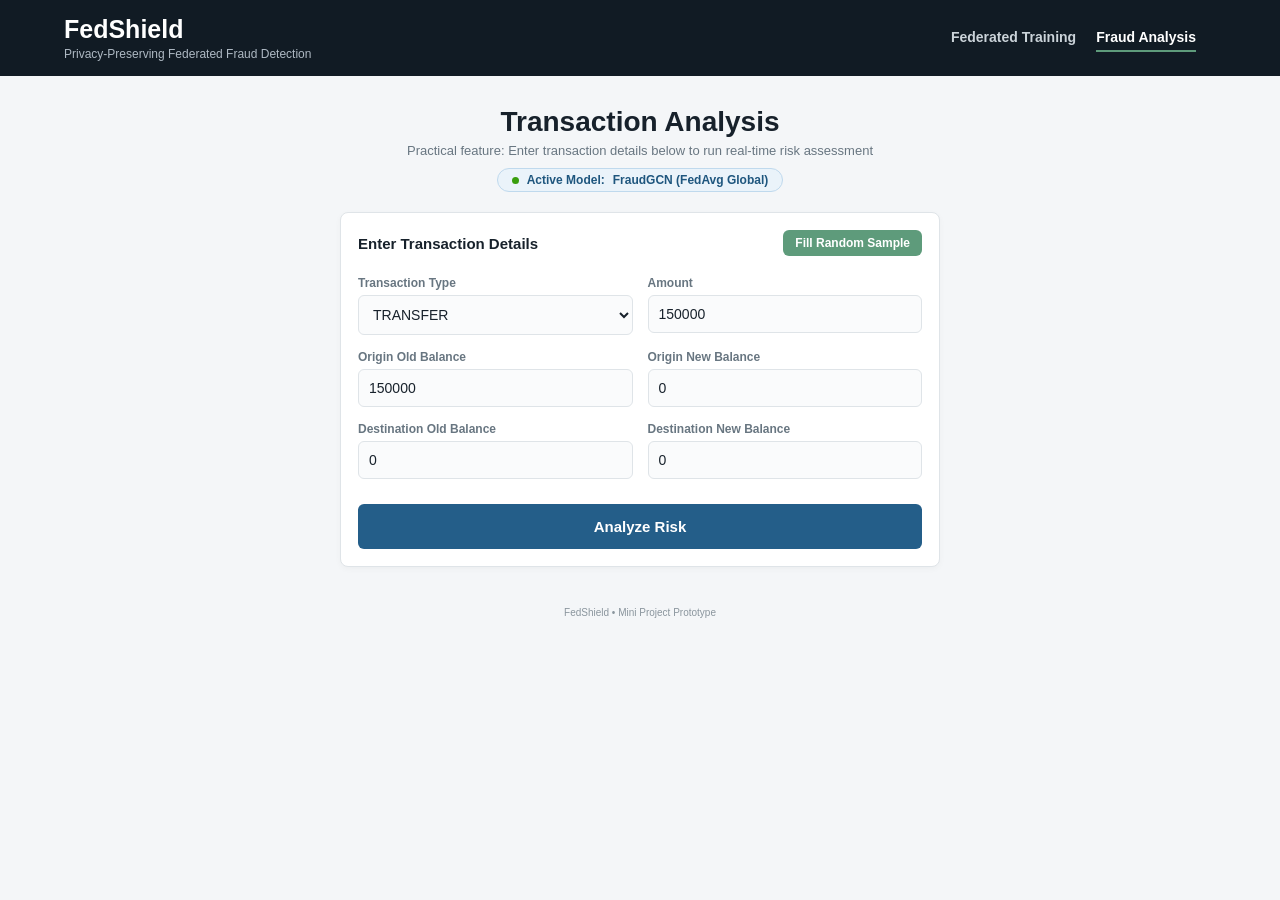
==== FedShield_UI/fraud_detection.html @ 6a1a7c6f "Initial commit - FedShield federated learning fraud detection system" ====
<!DOCTYPE html>
<html lang="en">
<head>
<meta charset="UTF-8">
<meta name="viewport" content="width=device-width,initial-scale=1.0">
<title>Fraud Analysis | FedShield</title>
<link rel="stylesheet" href="style.css">
<style>
/* Additional styles for fraud detection page */
.nav-menu{display:flex;gap:20px;margin-left:auto;}
.nav-menu a{color:#cbd3d9;text-decoration:none;font-size:14px;font-weight:600;padding:5px 0;border-bottom:2px solid transparent;transition:all .2s}
.nav-menu a:hover{color:#fff}
.nav-menu a.active{color:#fff;border-bottom-color:#5e9b7b}
.form-group{margin-bottom:15px;text-align:left;}
.form-group label{display:block;font-size:12px;font-weight:600;color:#687681;margin-bottom:5px}
.form-group input, .form-group select{width:100%;padding:10px;border:1px solid #dfe4e8;border-radius:6px;font-size:14px;background:#fafbfc;color:#17212b}
.form-group input:focus, .form-group select:focus{outline:none;border-color:#2b6b98;background:#fff;}
.form-grid{display:grid;grid-template-columns:1fr 1fr;gap:15px}
.result-card{margin-top:20px;padding:20px;border-radius:8px;display:none;text-align:center;border:1px solid #dfe4e8}
.result-card.fraud{background:#fff1f0;border-color:#ffa39e;color:#cf1322}
.result-card.safe{background:#f6ffed;border-color:#b7eb8f;color:#389e0d}
.result-card h3{margin:0 0 10px;font-size:20px}
.result-card p{margin:0;font-size:14px}
.analysis-panel {max-width: 600px; margin: 0 auto; text-align: left;}
.analysis-panel .panel-head {margin-bottom: 20px;}
.analysis-panel button {width: 100%; margin-top: 10px; font-size: 15px; padding: 14px;}
.loader {display: none; border: 3px solid #f3f3f3; border-top: 3px solid #245e89; border-radius: 50%; width: 24px; height: 24px; animation: spin 1s linear infinite; margin: 0 auto 10px;}
@keyframes spin { 0% { transform: rotate(0deg); } 100% { transform: rotate(360deg); } }
</style>
</head>
<body>
<header class="topbar">
  <div><div class="brand">FedShield</div><div class="subtitle">Privacy-Preserving Federated Fraud Detection</div></div>
  <nav class="nav-menu">
    <a href="index.html">Federated Training</a>
    <a href="fraud_detection.html" class="active">Fraud Analysis</a>
  </nav>
</header>

<main class="wrap" style="text-align: center;">
  <section class="hero" style="justify-content: center;">
    <div style="text-align: center;">
      <h1>Transaction Analysis</h1>
      <p>Practical feature: Enter transaction details below to run real-time risk assessment</p>
      <div style="margin-top: 10px;">
        <span style="display:inline-flex; align-items:center; gap:8px; font-size:12px; background:#eaf3fa; color:#1e567e; border:1px solid #bfd9ed; border-radius:15px; padding:4px 14px; font-weight:600;">
          <span style="width:7px; height:7px; background:#389e0d; border-radius:50%; display:inline-block;"></span>
          Active Model: <span id="activeModelBadge">Loading model info...</span>
        </span>
      </div>
    </div>
  </section>

  <section class="card panel analysis-panel">
    <div class="panel-head" style="display:flex; justify-content:space-between; align-items:center;">
      <h2>Enter Transaction Details</h2>
      <button id="randomBtn" style="width:auto; padding:6px 12px; margin:0; font-size:12px; background:#5e9b7b;">Fill Random Sample</button>
    </div>
    
    <div class="form-grid">
      <div class="form-group">
        <label>Transaction Type</label>
        <select id="txType">
          <option value="TRANSFER">TRANSFER</option>
          <option value="CASH_OUT">CASH_OUT</option>
          <option value="PAYMENT">PAYMENT</option>
          <option value="CASH_IN">CASH_IN</option>
          <option value="DEBIT">DEBIT</option>
        </select>
      </div>
      <div class="form-group">
        <label>Amount</label>
        <input type="number" id="txAmount" placeholder="e.g. 50000" value="150000">
      </div>
    </div>
    
    <div class="form-grid">
      <div class="form-group">
        <label>Origin Old Balance</label>
        <input type="number" id="oldBalanceOrg" placeholder="e.g. 100000" value="150000">
      </div>
      <div class="form-group">
        <label>Origin New Balance</label>
        <input type="number" id="newBalanceOrig" placeholder="e.g. 50000" value="0">
      </div>
    </div>

    <div class="form-grid">
      <div class="form-group">
        <label>Destination Old Balance</label>
        <input type="number" id="oldBalanceDest" placeholder="e.g. 20000" value="0">
      </div>
      <div class="form-group">
        <label>Destination New Balance</label>
        <input type="number" id="newBalanceDest" placeholder="e.g. 70000" value="0">
      </div>
    </div>

    <button id="analyzeBtn">Analyze Risk</button>

    <div id="resultCard" class="result-card">
      <div class="loader" id="loader"></div>
      <div id="resultContent" style="display:none;">
        <h3 id="resultTitle">--</h3>
        <p id="resultDesc">--</p>
      </div>
    </div>
  </section>
</main>
<footer>FedShield &#8226; Mini Project Prototype</footer>

<script>
  const API_URL = 'http://127.0.0.1:5000';
  
  document.getElementById('randomBtn').onclick = () => {
    const types = ['TRANSFER', 'CASH_OUT', 'PAYMENT', 'CASH_IN', 'DEBIT'];
    const isFraudSample = Math.random() < 0.35;
    if (isFraudSample) {
      document.getElementById('txType').value = Math.random() < 0.5 ? 'TRANSFER' : 'CASH_OUT';
      const amt = (10000 + Math.random() * 350000).toFixed(0);
      document.getElementById('txAmount').value = amt;
      document.getElementById('oldBalanceOrg').value = amt;
      document.getElementById('newBalanceOrig').value = 0;
      document.getElementById('oldBalanceDest').value = 0;
      document.getElementById('newBalanceDest').value = 0;
    } else {
      document.getElementById('txType').value = types[Math.floor(Math.random() * types.length)];
      const amt = (100 + Math.random() * 5000).toFixed(0);
      const oldOrg = (parseFloat(amt) + Math.random() * 10000).toFixed(0);
      document.getElementById('txAmount').value = amt;
      document.getElementById('oldBalanceOrg').value = oldOrg;
      document.getElementById('newBalanceOrig').value = Math.max(0, oldOrg - amt).toFixed(0);
      const oldDest = (Math.random() * 5000).toFixed(0);
      document.getElementById('oldBalanceDest').value = oldDest;
      document.getElementById('newBalanceDest').value = (parseFloat(oldDest) + parseFloat(amt)).toFixed(0);
    }
  };

  document.getElementById('analyzeBtn').onclick = async () => {
    const btn       = document.getElementById('analyzeBtn');
    const resultCard    = document.getElementById('resultCard');
    const resultContent = document.getElementById('resultContent');
    const loader    = document.getElementById('loader');

    const payload = {
      type:           document.getElementById('txType').value,
      amount:         parseFloat(document.getElementById('txAmount').value) || 0,
      oldbalanceOrg:  parseFloat(document.getElementById('oldBalanceOrg').value) || 0,
      newbalanceOrig: parseFloat(document.getElementById('newBalanceOrig').value) || 0,
      oldbalanceDest: parseFloat(document.getElementById('oldBalanceDest').value) || 0,
      newbalanceDest: parseFloat(document.getElementById('newBalanceDest').value) || 0,
    };

    btn.disabled = true;
    btn.textContent = 'Running FraudGCN inference…';
    resultCard.style.display = 'block';
    resultCard.className = 'result-card';
    resultContent.style.display = 'none';
    loader.style.display = 'block';

    try {
      const res = await fetch(`${API_URL}/predict`, {
        method: 'POST',
        headers: {'Content-Type': 'application/json'},
        body: JSON.stringify(payload)
      });

      if (!res.ok) throw new Error(`Server error: ${res.status}`);
      const data = await res.json();

      loader.style.display = 'none';
      resultContent.style.display = 'block';

      const title = document.getElementById('resultTitle');
      const desc  = document.getElementById('resultDesc');
      const isFraud = data.prediction === 'FRAUD';
      const f = data.features_used;

      const modelTitle = data.model_name || `FraudGCN (FedAvg Global, ${data.total_rounds || 4} rounds)`;
      const badge = document.getElementById('activeModelBadge');
      if (badge) badge.textContent = modelTitle;

      resultCard.classList.add(isFraud ? 'fraud' : 'safe');
      title.textContent = isFraud
        ? `High Fraud Risk`
        : `Safe Transaction`;

      desc.innerHTML = `
        <b>Model:</b> ${modelTitle}<br><br>
        <b>Key features analysed:</b><br>
        &nbsp; Balance drain (origin): <code>${f.balance_change_orig.toLocaleString()}</code> &nbsp;
        &nbsp; Balance gain (dest): <code>${f.balance_change_dest.toLocaleString()}</code><br>
        &nbsp; Origin mismatch flag: <code>${f.orig_balance_mismatch}</code> &nbsp;
        &nbsp; Dest mismatch flag: <code>${f.dest_balance_mismatch}</code>
      `;

    } catch (err) {
      loader.style.display = 'none';
      resultContent.style.display = 'block';
      resultCard.classList.add('fraud');
      document.getElementById('resultTitle').textContent = 'API Server Not Running';
      document.getElementById('resultDesc').innerHTML =
        `Start the backend first:<br><code>python api_server.py</code><br><small>${err.message}</small>`;
    }

    btn.disabled = false;
    btn.textContent = 'Analyze Risk';
  };

  async function loadActiveModel() {
    try {
      const res = await fetch(`${API_URL}/model_info`);
      if (res.ok) {
        const info = await res.json();
        const badge = document.getElementById('activeModelBadge');
        if (badge && info.model_name) badge.textContent = info.model_name;
      }
    } catch (e) {
      const badge = document.getElementById('activeModelBadge');
      if (badge) badge.textContent = 'FraudGCN (FedAvg Global)';
    }
  }
  loadActiveModel();
</script>
</body>
</html>
---- FedShield_UI/style.css ----
*{box-sizing:border-box}body{margin:0;background:#f4f6f8;color:#17212b;font-family:Segoe UI,Arial,sans-serif}.topbar{height:76px;background:#111b24;color:#fff;display:flex;align-items:center;justify-content:space-between;padding:0 5%;}.brand{font-size:25px;font-weight:700}.subtitle{font-size:12px;color:#aeb9c3;margin-top:3px}.badge{font-size:10px;border:1px solid #46525d;border-radius:15px;padding:7px 11px;color:#cbd3d9}.badge span{display:inline-block;width:6px;height:6px;background:#5e9b7b;border-radius:50%;margin-right:6px}.wrap{max-width:1180px;margin:30px auto;padding:0 22px}.hero{display:flex;justify-content:space-between;align-items:center;margin-bottom:20px}.hero h1{font-size:28px;margin:0 0 5px}.hero p{margin:0;color:#687681;font-size:13px}button{background:#245e89;color:#fff;border:0;border-radius:6px;padding:12px 19px;font-weight:600;cursor:pointer}button:hover{background:#1c4e73}button:disabled{opacity:.65;cursor:default}.stats{display:grid;grid-template-columns:repeat(4,1fr);gap:12px;margin-bottom:12px}.card{background:#fff;border:1px solid #dfe4e8;border-radius:8px;box-shadow:0 2px 6px rgba(0,0,0,.035)}.stats .card{padding:15px}.stats label,.metrics label{display:block;font-size:10px;color:#7b8790;letter-spacing:.4px}.stats strong{display:block;font-size:21px;margin:5px 0 2px}.stats small{color:#8b969e;font-size:10px}.main-grid{display:grid;grid-template-columns:1fr;gap:12px;margin-bottom:12px}.bottom-grid{display:grid;grid-template-columns:1.2fr 1fr;gap:12px;margin-bottom:12px}.panel{padding:17px}.panel-head{display:flex;justify-content:space-between;align-items:center;margin-bottom:13px}.panel-head h2{font-size:15px;margin:0}.panel-head span{font-size:10px;color:#7e8992}.client{display:grid;grid-template-columns:95px 1fr 72px;align-items:center;gap:11px;padding:13px 0;border-top:1px solid #edf0f2}.client-name b,.client-name small{display:block}.client-name b{font-size:12px}.client-name small{font-size:10px;color:#89949d;margin-top:3px}.bar{height:6px;background:#e9edf0;border-radius:8px;overflow:hidden}.bar i{display:block;width:0;height:100%;background:#2b6b98;transition:width .25s}.client em{font-style:normal;font-size:10px;text-align:right;color:#6d7881}.pipeline{display:flex;align-items:center;justify-content:center;gap:7px;padding:14px 0}.node{border:1px solid #ccd6dd;background:#fafbfc;border-radius:6px;padding:11px 9px;text-align:center;min-width:90px;font-size:11px;font-weight:600}.node small{display:block;font-size:9px;font-weight:400;color:#7d8891;margin-top:4px}.node.active{border-color:#9db9cb}.arrow{color:#87939c}.privacy{border-left:3px solid #4e8a72;background:#f2f7f4;padding:10px 12px;margin-top:5px}.privacy b{font-size:11px;display:block}.privacy span{font-size:10px;color:#6d7a73}.log{height:155px;background:#111b24;border-radius:6px;color:#cbd5dd;padding:11px;font:10px/1.8 Consolas,monospace;overflow:auto}.log .good{color:#a7ccb6}.metrics{display:grid;grid-template-columns:1fr 1fr;gap:8px}.metrics div{border:1px solid #e1e6e9;border-radius:6px;padding:10px}.metrics b{display:block;font-size:17px;margin-top:4px}.chart{height:60px;display:flex;align-items:end;gap:9px;border-bottom:1px solid #dce2e6;padding:10px 5px 0;margin-top:9px}.chart i{display:block;flex:1;height:20%;background:#7191a8;border-radius:3px 3px 0 0;transition:height .5s}.architecture{display:grid;grid-template-columns:repeat(3,1fr);padding:14px 17px}.architecture div{padding:3px 15px;border-right:1px solid #e3e7ea}.architecture div:last-child{border:0}.architecture b,.architecture span{display:block}.architecture b{font-size:11px}.architecture span{font-size:10px;color:#7c8891;margin-top:3px}footer{text-align:center;font-size:10px;color:#8a959d;padding:10px 0 25px}.nav-menu{display:flex;gap:20px;margin-left:auto;margin-right:20px}.nav-menu a{color:#cbd3d9;text-decoration:none;font-size:14px;font-weight:600;padding:5px 0;border-bottom:2px solid transparent;transition:all .2s}.nav-menu a:hover{color:#fff}.nav-menu a.active{color:#fff;border-bottom-color:#5e9b7b}.form-group{margin-bottom:15px;text-align:left;}.form-group label{display:block;font-size:12px;font-weight:600;color:#687681;margin-bottom:5px}.form-group input,.form-group select{width:100%;padding:10px;border:1px solid #dfe4e8;border-radius:6px;font-size:14px;background:#fafbfc;color:#17212b}.form-group input:focus,.form-group select:focus{outline:none;border-color:#2b6b98;background:#fff;}.form-grid{display:grid;grid-template-columns:1fr 1fr;gap:15px}.result-card{margin-top:20px;padding:20px;border-radius:8px;display:none;text-align:center;border:1px solid #dfe4e8}.result-card.fraud{background:#fff1f0;border-color:#ffa39e;color:#cf1322}.result-card.safe{background:#f6ffed;border-color:#b7eb8f;color:#389e0d}.result-card h3{margin:0 0 10px;font-size:20px}.result-card p{margin:0;font-size:14px}.analysis-panel{max-width:600px;margin:0 auto;text-align:left;}.analysis-panel .panel-head{margin-bottom:20px;}.analysis-panel button{width:100%;margin-top:10px;font-size:15px;padding:14px;}.loader{display:none;border:3px solid #f3f3f3;border-top:3px solid #245e89;border-radius:50%;width:24px;height:24px;animation:spin 1s linear infinite;margin:0 auto 10px;}@keyframes spin{0%{transform:rotate(0deg);}100%{transform:rotate(360deg);}}@media(max-width:800px){.stats,.main-grid,.bottom-grid,.architecture{grid-template-columns:1fr}.hero{gap:15px}.pipeline{flex-wrap:wrap}}
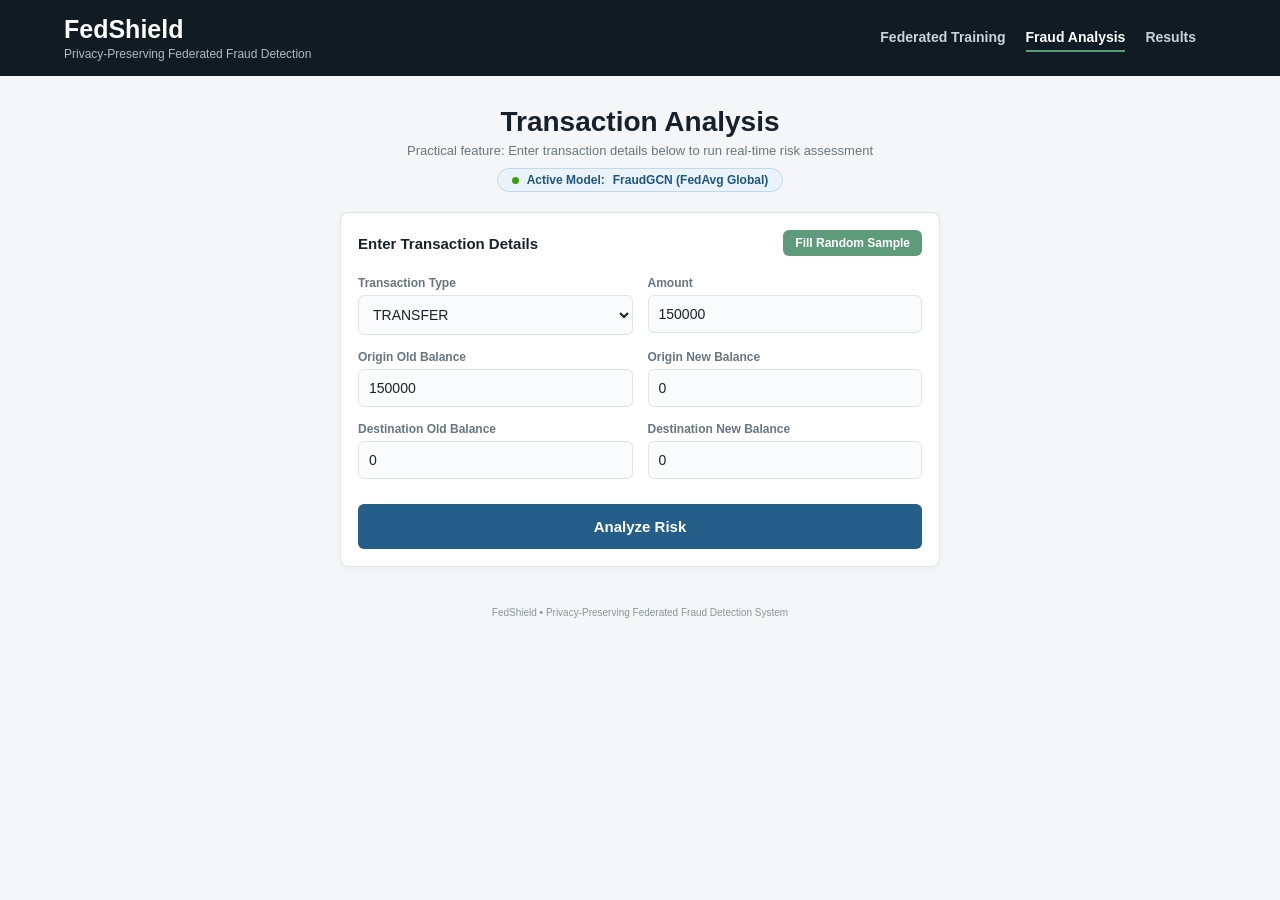
==== commit 24821d0d: "Add Model Results dashboard and update UI navigation" ====
--- a/FedShield_UI/fraud_detection.html
+++ b/FedShield_UI/fraud_detection.html
@@ -34,6 +34,7 @@
   <nav class="nav-menu">
     <a href="index.html">Federated Training</a>
     <a href="fraud_detection.html" class="active">Fraud Analysis</a>
+    <a href="results.html">Results</a>
   </nav>
 </header>
 
@@ -107,7 +108,7 @@
     </div>
   </section>
 </main>
-<footer>FedShield &#8226; Mini Project Prototype</footer>
+<footer>FedShield &#8226; Privacy-Preserving Federated Fraud Detection System</footer>
 
 <script>
   const API_URL = 'http://127.0.0.1:5000';
